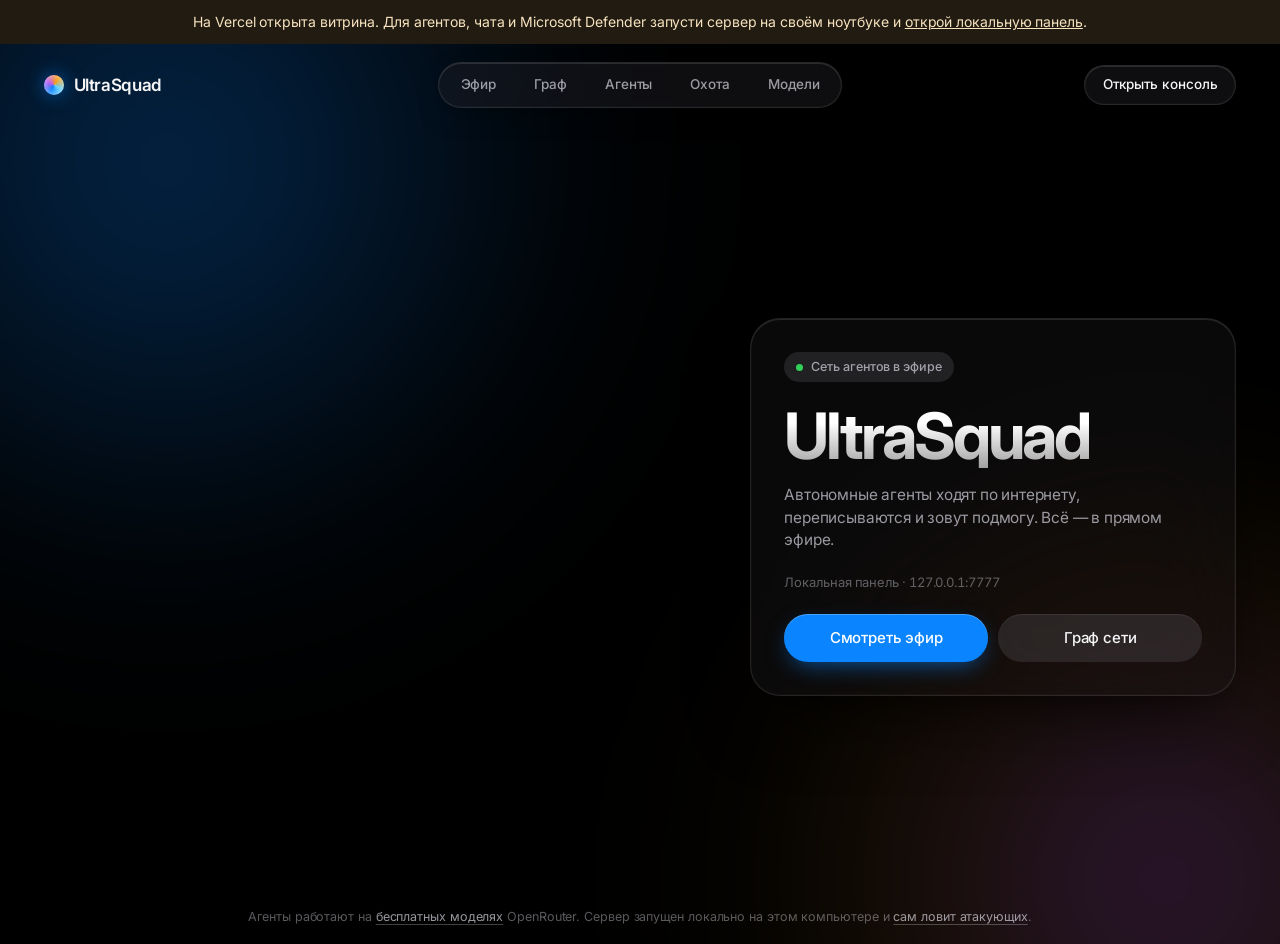
==== public/index.html @ 98bb1086 "Add Google and GitHub OAuth routes for the hosted site" ====
<!doctype html>
<html lang="ru">
<head>
<meta charset="utf-8">
<meta name="viewport" content="width=device-width,initial-scale=1,viewport-fit=cover">
<title>UltraSquad — сеть автономных агентов</title>
<link rel="icon" href="data:,">
<link rel="preconnect" href="https://d8j0ntlcm91z4.cloudfront.net">
<link rel="preconnect" href="https://fonts.googleapis.com">
<link rel="preconnect" href="https://fonts.gstatic.com" crossorigin>
<link href="https://fonts.googleapis.com/css2?family=Inter:wght@300;400;500;600;700&family=JetBrains+Mono:wght@400;500&display=swap" rel="stylesheet">
<link rel="stylesheet" href="style.css">
</head>
<body>
<div class="hero" id="shell">
  <div class="hero__media">
    <video autoplay muted loop playsinline preload="auto"
      poster="https://d8j0ntlcm91z4.cloudfront.net/user_38xzZboKViGWJOttwIXH07lWA1P/hf_20260806_132328_5f9029c8-218f-4489-82b6-29ff2849920e.png"
      src="https://d8j0ntlcm91z4.cloudfront.net/user_38xzZboKViGWJOttwIXH07lWA1P/hf_20260806_133255_956f653f-5d80-4b06-abd5-0f46c98b60fa.mp4"></video>
  </div>
  <div class="hero__scrim"><i class="fog fog--a"></i><i class="fog fog--b"></i></div>

  <header class="nav">
    <a class="nav__logo" href="#"><i class="orb"></i>UltraSquad</a>
    <nav class="nav__links" aria-label="Разделы">
      <a href="#live" data-nav="live">Эфир</a>
      <a href="#graph" data-nav="graph">Граф</a>
      <a href="#agents" data-nav="agents">Агенты</a>
      <a href="#security" data-nav="security">Охота</a>
      <a href="#models" data-nav="models">Модели</a>
    </nav>
    <div class="nav__right">
      <a class="nav__cta only-hero" href="#live">Открыть консоль</a>
      <button class="nav__cta only-app" id="runBtn" type="button">Пауза</button>
      <button class="nav__toggle" id="menuToggle" type="button" aria-expanded="false" aria-controls="mobileMenu" aria-label="Open menu"><span></span><span></span><span></span></button>
    </div>
  </header>

  <!-- HERO -->
  <div class="hero__body" id="heroBody">
    <div class="panel">
      <span class="chip"><i class="dot"></i>Сеть агентов в эфире</span>
      <h1 class="panel__title">UltraSquad</h1>
      <p class="panel__tag">Автономные агенты ходят по интернету, переписываются и зовут подмогу. Всё — в прямом эфире.</p>
      <p class="panel__stat" id="heroStat">Подключение…</p>
      <div id="account" class="account" hidden>
        <p id="accountStatus" role="status"></p>
        <div id="loginLinks" hidden>
          <a class="btn btn--ghost btn--sm" href="/api/auth?action=login&amp;provider=google">Войти через Google</a>
          <a class="btn btn--ghost btn--sm" href="/api/auth?action=login&amp;provider=github">Войти через GitHub</a>
        </div>
        <form action="/api/auth?action=logout" method="post" hidden>
          <button type="submit" class="btn btn--ghost btn--sm">Выйти</button>
        </form>
      </div>
      <div class="panel__form">
        <a class="btn btn--solid" href="#live">Смотреть эфир</a>
        <a class="btn btn--ghost" href="#graph">Граф сети</a>
      </div>
    </div>
  </div>

  <!-- КОНСОЛЬ -->
  <main class="console" id="console">
    <div class="strip">
      <div class="strip__cell"><span>Агенты</span><b id="sAgents">0</b></div>
      <div class="strip__cell"><span>В работе</span><b id="sActive">0</b></div>
      <div class="strip__cell"><span>Страниц прочитано</span><b id="sPages">0</b></div>
      <div class="strip__cell"><span id="sLlmLbl">Запросы к модели</span><b id="sLlm">0/0</b></div>
      <div class="strip__cell"><span>Статус</span><b class="status" id="sStatus"><i class="rec"></i><em>Эфир</em></b></div>
    </div>

    <!-- ЭФИР -->
    <section class="view" id="v-live">
      <div class="live">
        <div class="live__main">
          <div class="pane window">
            <div class="window__bar">
              <span class="lights" aria-hidden="true"><i></i><i></i><i></i></span>
              <div class="window__url"><i class="rec"></i><span id="scrVerb">GET</span><span id="scrUrl">ожидание первого сигнала…</span></div>
              <div class="seg" id="stageSeg" role="group" aria-label="Режим эфира">
                <button type="button" data-stage="video" class="on">Видео</button><button type="button" data-stage="text">Текст</button>
              </div>
            </div>
            <div class="stage" id="stage">
              <p class="stage__idle">Камера выходит в эфир…</p>
              <img id="camImg" alt="">
              <div class="stage__text" id="scrView">
                <h2 class="screen__title" id="scrTitle">Отряд ждёт общей цели</h2>
                <p class="screen__note" id="scrNote"></p>
                <div class="screen__text" id="scrText"></div>
                <div class="screen__list" id="scrList"></div>
              </div>
              <div class="lower">
                <span class="badge">Live</span>
                <div class="lower__txt">
                  <p class="lower__who"><b id="scrName">—</b><span id="scrMode"></span></p>
                  <p class="lower__title" id="lowerTitle">Ждём первого агента</p>
                  <p class="lower__thought" id="scrThought"></p>
                </div>
                <button class="pill" id="followBtn" type="button">Авто-режиссёр</button>
              </div>
            </div>
          </div>
          <div class="tiles" id="tiles"></div>
        </div>
        <div class="live__side">
          <div class="pane chat">
            <div class="pane__head"><span>Чат отряда</span><span class="dim" id="chatCount">0</span></div>
            <div class="pad" id="goalActions">
              <p id="goalStatus" role="status">Выбери цель для всего отряда.</p>
              <div class="tools">
                <button class="btn btn--ghost btn--sm" data-command="цель: журнал" type="button">Журнал</button>
                <button class="btn btn--ghost btn--sm" data-command="цель: блокировки" type="button">Блокировки</button>
                <button class="btn btn--ghost btn--sm" data-command="цель: defender" type="button">Defender</button>
                <button class="btn btn--ghost btn--sm" data-command="стоп" type="button">Стоп</button>
                <button class="btn btn--ghost btn--sm" data-command="старт" type="button">Старт</button>
              </div>
            </div>
            <div class="chat__body" id="chat"></div>
            <form class="chat__form" id="chatForm">
              <input class="field" id="chatIn" maxlength="500" placeholder="Например: стоп или цель: проверь журнал" autocomplete="off" aria-label="Сообщение отряду">
              <button class="send" aria-label="Отправить">↑</button>
            </form>
          </div>
          <div class="pane feed">
            <div class="pane__head"><span>Лента сети</span><span class="dim" id="feedCount">0</span></div>
            <div class="feed__body" id="feed"></div>
          </div>
        </div>
      </div>
    </section>

    <!-- ГРАФ -->
    <section class="view" id="v-graph">
      <div class="pane gpane">
        <div class="pane__head"><span>Граф сети · агенты и сайты</span>
          <span class="legend"><i class="lg lg--agent"></i>агент<i class="lg lg--busy"></i>в работе<i class="lg lg--site"></i>сайт</span></div>
        <div class="gwrap"><canvas id="graph"></canvas><div class="gtip" id="gtip"></div></div>
      </div>
    </section>

    <!-- АГЕНТЫ -->
    <section class="view" id="v-agents">
      <div class="pane apane">
        <div class="pane__head">
          <span>Отряд · <span id="aCount">0</span></span>
          <div class="tools">
            <input class="field field--sm" id="aSearch" placeholder="Поиск" aria-label="Поиск агента">
            <input class="field field--num" id="spawnN" type="number" min="1" max="100" value="5" aria-label="Количество">
            <select class="field field--sm" id="spawnT" aria-label="Специализация"></select>
            <button class="btn btn--solid btn--sm" id="spawnBtn" type="button">Добавить</button>
            <button class="btn btn--ghost btn--sm" id="customBtn" type="button">Свой агент</button>
          </div>
        </div>
        <div class="rows" id="agentRows"></div>
      </div>
    </section>

    <!-- ОХОТА -->
    <section class="view" id="v-security">
      <div class="sec">
        <div class="sec__col">
          <div class="pane shield" id="shield">
            <div class="shield__top">
              <div class="gauge" id="gauge"><svg viewBox="0 0 120 120"><circle class="gauge__bg" cx="60" cy="60" r="52"/><circle class="gauge__fg" id="gaugeFg" cx="60" cy="60" r="52"/></svg><div class="gauge__num"><b id="scoreNum">—</b><span>защита</span></div></div>
              <div class="shield__meta">
                <p class="shield__state" id="shieldState">Под контролем</p>
                <p class="shield__sub" id="shieldSub">Угроз за час: 0 · в бане: 0</p>
                <div class="chips" id="kindChips"></div>
              </div>
            </div>
            <div class="lockrow" id="lockRow">
              <div><b id="lockTitle">Карантин выключен</b><span class="dim" id="lockSub">Включится сам при массовой атаке</span></div>
              <button class="btn btn--sm" id="lockBtn" type="button">Включить карантин</button>
            </div>
          </div>
          <div class="pane">
            <div class="pane__head"><span>Вердикт Sentinel</span>
              <div class="tools"><button class="btn btn--ghost btn--sm" id="simBtn" type="button">Имитация атаки</button><button class="btn btn--solid btn--sm" id="patrolBtn" type="button">Патруль</button></div></div>
            <div class="pad"><p class="verdict" id="verdict">Запусти патруль, чтобы проверить состояние Windows и журнал запросов.</p></div>
          </div>
          <div class="pane">
            <div class="pane__head"><span>Microsoft Defender</span><button id="scanBtn" class="btn btn--ghost btn--sm" type="button" disabled>Быстрая проверка</button></div>
            <div class="pad"><p class="verdict" id="defenderStatus" role="status">Читаем статус Windows…</p></div>
          </div>
          <div class="pane grow">
            <div class="pane__head"><span>Заблокированные IP</span><span class="dim" id="banCount">0</span></div>
            <div class="rows" id="banRows"></div>
          </div>
        </div>
        <div class="pane">
          <div class="pane__head"><span>Журнал угроз</span>
            <div class="tools"><span class="dim" id="evCount">0</span><a class="btn btn--ghost btn--sm" id="exportBtn" href="/api/export" download>Выгрузить</a></div></div>
          <div class="rows" id="evRows"></div>
        </div>
      </div>
    </section>

    <!-- МОДЕЛИ -->
    <section class="view" id="v-models">
      <div class="pane apane">
        <div class="pane__head"><span>Мозг агентов</span><span class="dim" id="brainState"></span></div>
        <div class="brain" id="brainBox">
          <div class="seg"><button type="button" data-brain="free">Бесплатные модели</button><button type="button" data-brain="ollama">Ollama</button><button type="button" data-brain="claude">Claude</button></div>
          <label class="brain__opt" data-for="claude">Модель Claude<select class="field field--sm" id="clModel"><option value="haiku">Haiku — быстрая</option><option value="sonnet">Sonnet — умнее</option></select></label>
          <label class="brain__opt" data-for="claude">Запросов в час<input class="field field--num" id="clCap" type="number" min="30" max="3000" step="30"></label>
          <label class="brain__opt" data-for="ollama">Модель Ollama<input class="field field--sm" id="olModel" placeholder="llama3.2"></label>
        </div>
        <p class="note" id="quotaNote"></p>
        <div class="pane__head"><span>Бесплатные модели OpenRouter · <span id="mCount">0</span></span>
          <div class="tools"><input class="field field--sm" id="mSearch" placeholder="Поиск модели" aria-label="Поиск модели"></div></div>
        <div class="rows" id="modelRows"></div>
      </div>
    </section>
  </main>

  <footer class="legal">Агенты работают на <a href="#models">бесплатных моделях</a> OpenRouter. Сервер запущен локально на этом компьютере и <a href="#security">сам ловит атакующих</a>.</footer>
</div>

<!-- Мобильное меню -->
<div class="menu" id="mobileMenu" role="dialog" aria-modal="true" aria-label="Site menu" aria-hidden="true" inert>
  <a href="#live" style="--i:0">Эфир</a>
  <a href="#graph" style="--i:1">Граф</a>
  <a href="#agents" style="--i:2">Агенты</a>
  <a href="#security" style="--i:3">Охота</a>
  <a href="#models" style="--i:4">Модели</a>
</div>

<!-- Редактор агента -->
<div class="modal" id="editModal" aria-hidden="true">
  <div class="sheet" role="dialog" aria-modal="true" aria-labelledby="eTitle">
    <div class="pane__head"><span id="eTitle">Агент</span><button class="link" data-close type="button">Закрыть</button></div>
    <div class="sheet__body">
      <label class="lbl">Имя<input class="field" id="eName" maxlength="24"></label>
      <label class="lbl">Роль<input class="field" id="eRole" maxlength="40"></label>
      <label class="lbl">Миссия — что агент исследует в сети<textarea class="field" id="eMission" rows="2" maxlength="300"></textarea></label>
      <label class="lbl">Дополнительные инструкции<textarea class="field" id="ePrompt" rows="2" maxlength="600"></textarea></label>
      <label class="lbl">Модель<select class="field" id="eModel"></select></label>
      <div class="lbl">Разрешения<div class="perms" id="ePerms"></div></div>
    </div>
    <div class="sheet__foot"><button class="btn btn--danger btn--sm" id="eDel" type="button">Удалить</button><button class="btn btn--solid btn--sm" id="eSave" type="button">Сохранить</button></div>
  </div>
</div>

<!-- Личный чат с агентом -->
<div class="modal" id="chatModal" aria-hidden="true">
  <div class="sheet sheet--chat" role="dialog" aria-modal="true" aria-labelledby="cTitle">
    <div class="pane__head"><span id="cTitle">Чат</span><button class="link" data-close type="button">Закрыть</button></div>
    <div class="msgs" id="msgs"></div>
    <form class="chat__form" id="cForm"><input class="field" id="cIn" placeholder="Сообщение агенту" autocomplete="off" aria-label="Сообщение"><button class="send" aria-label="Отправить">↑</button></form>
  </div>
</div>

<div class="toasts" id="toasts" aria-live="polite"></div>
<script src="app.js"></script>
</body>
</html>
---- public/style.css ----
/* UltraSquad — тема в духе Apple: матовое стекло, скругления, мягкие тени, цветной туман */
:root{
  --bg:#000;--text:#f5f5f7;--text-2:rgba(235,235,245,.64);--text-3:rgba(235,235,245,.38);
  --glass:rgba(28,28,32,.5);--glass-hi:rgba(255,255,255,.07);--fill:rgba(120,120,128,.22);--fill-hi:rgba(120,120,128,.34);
  --stroke:rgba(255,255,255,.1);--stroke-hi:rgba(255,255,255,.2);
  --blue:#0a84ff;--green:#30d158;--red:#ff453a;--orange:#ff9f0a;--purple:#bf5af2;--teal:#64d2ff;
  --r-xl:30px;--r-lg:22px;--r-md:14px;--r-sm:10px;
  --shadow:0 30px 80px -24px rgba(0,0,0,.75),0 8px 24px -12px rgba(0,0,0,.5);
  --shine:inset 0 1px 0 rgba(255,255,255,.1),inset 0 0 0 1px rgba(255,255,255,.02);
  --gutter:clamp(16px,3.4vw,56px);--ease:cubic-bezier(.16,1,.3,1);--spring:cubic-bezier(.34,1.4,.5,1);
  --font:-apple-system,BlinkMacSystemFont,"SF Pro Display","SF Pro Text","Inter","Segoe UI Variable Display","Segoe UI",system-ui,sans-serif;
  --mono:"SF Mono","JetBrains Mono",ui-monospace,"Cascadia Mono",Consolas,monospace;
}
*{box-sizing:border-box;margin:0;padding:0}
html,body{height:100%;background:var(--bg);color:var(--text);font-family:var(--font);font-size:14px;line-height:1.45;letter-spacing:-.006em;-webkit-font-smoothing:antialiased;-moz-osx-font-smoothing:grayscale;text-rendering:optimizeLegibility}
body.menu-open{overflow:hidden}
a{color:inherit;text-decoration:none}
button{font:inherit;color:inherit;background:none;border:0;cursor:pointer}
:focus-visible{outline:3px solid rgba(10,132,255,.6);outline-offset:2px;border-radius:inherit}
::selection{background:rgba(10,132,255,.45)}
*{scrollbar-width:thin;scrollbar-color:rgba(255,255,255,.22) transparent}
.dim{color:var(--text-2)}

/* ---------- фон: видео + туман ---------- */
.hero{position:relative;width:100%;height:100vh;height:100svh;min-height:640px;overflow:hidden;display:grid;grid-template-rows:auto 1fr auto;isolation:isolate}
.hero__media{position:absolute;inset:0;z-index:-2;background:#000 center/cover no-repeat;overflow:hidden}
.hero__media video{width:100%;height:100%;object-fit:cover;display:block;transition:filter 1.2s var(--ease),transform 1.2s var(--ease)}
body.mode-app .hero__media video{filter:blur(56px) saturate(170%) brightness(.72);transform:scale(1.3)}
.hero__scrim{position:absolute;inset:0;z-index:-1;pointer-events:none;overflow:hidden;
  background:linear-gradient(to right,transparent 30%,rgba(0,0,0,.5) 100%),linear-gradient(to bottom,rgba(0,0,0,.5),transparent 24%,transparent 70%,rgba(0,0,0,.7));transition:background .8s ease}
body.mode-app .hero__scrim{background:rgba(0,0,0,.42)}
.fog{position:absolute;width:70vmax;height:70vmax;border-radius:50%;filter:blur(90px);opacity:.34;mix-blend-mode:screen;will-change:transform}
.fog--a{left:-22vmax;top:-26vmax;background:radial-gradient(closest-side,rgba(10,132,255,.9),transparent);animation:drift 26s ease-in-out infinite alternate}
.fog--b{right:-26vmax;bottom:-30vmax;background:radial-gradient(closest-side,rgba(191,90,242,.75),rgba(255,159,10,.25) 60%,transparent);animation:drift 32s ease-in-out infinite alternate-reverse}
@keyframes drift{to{transform:translate(12vmax,9vmax) scale(1.18)}}

/* ---------- навигация ---------- */
.nav{position:relative;z-index:60;display:grid;grid-template-columns:1fr auto 1fr;align-items:center;gap:20px;padding:18px max(var(--gutter),env(safe-area-inset-right)) 14px max(var(--gutter),env(safe-area-inset-left))}
.nav__logo{display:inline-flex;align-items:center;gap:10px;font-weight:600;font-size:17px;letter-spacing:-.02em;justify-self:start}
.orb{width:20px;height:20px;border-radius:50%;background:conic-gradient(from 210deg,var(--blue),var(--purple),var(--orange),var(--teal),var(--blue));box-shadow:0 0 18px rgba(10,132,255,.6),inset 0 0 6px rgba(255,255,255,.6);animation:spin 9s linear infinite}
@keyframes spin{to{transform:rotate(360deg)}}
.nav__links{display:flex;gap:2px;padding:4px;border-radius:999px;background:var(--glass);backdrop-filter:blur(30px) saturate(180%);-webkit-backdrop-filter:blur(30px) saturate(180%);border:1px solid var(--stroke);box-shadow:var(--shine),0 10px 30px -12px rgba(0,0,0,.6)}
.nav__links a{padding:8px 18px;border-radius:999px;font-size:13.5px;font-weight:500;color:var(--text-2);transition:color .25s ease,background .35s var(--ease)}
.nav__links a:hover{color:var(--text)}
.nav__links a.on{color:var(--text);background:rgba(255,255,255,.16);box-shadow:inset 0 1px 0 rgba(255,255,255,.14),0 2px 8px rgba(0,0,0,.25)}
.nav__right{display:flex;align-items:center;gap:10px;justify-self:end}
.nav__cta{padding:9px 18px;border-radius:999px;font-size:13.5px;font-weight:500;background:var(--glass);backdrop-filter:blur(30px) saturate(180%);-webkit-backdrop-filter:blur(30px) saturate(180%);border:1px solid var(--stroke);box-shadow:var(--shine);transition:background .25s ease,transform .3s var(--spring)}
.nav__cta:hover{background:rgba(255,255,255,.16)}.nav__cta:active{transform:scale(.96)}
.only-app{display:none}
body.mode-app .only-app{display:inline-block}
body.mode-app .only-hero{display:none}
.nav__toggle{display:none;position:relative;width:44px;height:44px;border-radius:50%;background:var(--glass);backdrop-filter:blur(30px);border:1px solid var(--stroke)}
.nav__toggle span{position:absolute;left:50%;width:18px;height:1.5px;border-radius:2px;background:#fff;transform:translateX(-50%);transition:transform .45s var(--ease),opacity .25s ease,top .45s var(--ease)}
.nav__toggle span:nth-child(1){top:16px}.nav__toggle span:nth-child(2){top:21px}.nav__toggle span:nth-child(3){top:26px}
.nav__toggle.on span:nth-child(1){top:21px;transform:translateX(-50%) rotate(45deg)}
.nav__toggle.on span:nth-child(2){opacity:0;transform:translateX(-50%) scaleX(0)}
.nav__toggle.on span:nth-child(3){top:21px;transform:translateX(-50%) rotate(-45deg)}
.menu{position:fixed;inset:0;z-index:50;background:rgba(10,10,14,.72);backdrop-filter:blur(40px) saturate(180%);-webkit-backdrop-filter:blur(40px) saturate(180%);display:flex;flex-direction:column;align-items:center;justify-content:center;gap:22px;
  clip-path:circle(3% at calc(100% - 38px) 40px);opacity:0;pointer-events:none;transition:clip-path .7s var(--ease),opacity .45s ease}
.menu.on{clip-path:circle(150% at calc(100% - 38px) 40px);opacity:1;pointer-events:auto}
.menu a{font-size:clamp(26px,7vw,36px);font-weight:600;letter-spacing:-.03em;opacity:0;transform:translateY(16px);transition:opacity .4s ease,transform .5s var(--ease)}
.menu.on a{opacity:1;transform:none;transition-delay:calc(160ms + var(--i) * 60ms)}

/* ---------- hero ---------- */
.hero__body{display:flex;align-items:center;justify-content:flex-end;padding:0 var(--gutter);min-height:0;overflow-y:auto}
body.mode-app .hero__body,body.mode-app .legal{display:none}
.panel{width:min(38vw,560px);min-width:380px;padding:clamp(26px,2.6vw,44px);border-radius:var(--r-xl);background:rgba(22,22,26,.42);backdrop-filter:blur(44px) saturate(180%);-webkit-backdrop-filter:blur(44px) saturate(180%);border:1px solid var(--stroke);box-shadow:var(--shadow),var(--shine);display:flex;flex-direction:column;align-items:flex-start}
.chip{display:inline-flex;align-items:center;gap:8px;padding:6px 12px;border-radius:999px;background:var(--fill);font-size:12.5px;font-weight:500;color:var(--text-2)}
.dot{width:7px;height:7px;border-radius:50%;background:var(--green);box-shadow:0 0 0 0 rgba(48,209,88,.6);animation:ping 2s ease-out infinite}
@keyframes ping{70%{box-shadow:0 0 0 8px rgba(48,209,88,0)}100%{box-shadow:0 0 0 0 rgba(48,209,88,0)}}
.panel__title{margin-top:22px;font-weight:700;font-size:clamp(46px,5vw,84px);line-height:1;letter-spacing:-.045em;background:linear-gradient(180deg,#fff 30%,rgba(255,255,255,.62));-webkit-background-clip:text;background-clip:text;color:transparent}
.panel__tag{margin-top:16px;font-size:clamp(15px,1.2vw,19px);line-height:1.45;color:var(--text-2);letter-spacing:-.012em}
.panel__stat{margin-top:22px;font-size:13px;color:var(--text-3);font-variant-numeric:tabular-nums}
.panel__form{margin-top:22px;display:flex;gap:10px;flex-wrap:wrap;width:100%}
.panel__form .btn{flex:1;min-width:150px}

.btn{display:inline-flex;align-items:center;justify-content:center;padding:13px 22px;border-radius:999px;font-size:15px;font-weight:500;letter-spacing:-.01em;white-space:nowrap;transition:background .25s ease,transform .35s var(--spring),box-shadow .3s ease,filter .25s ease}
.btn:active{transform:scale(.96)}
.btn--solid{background:var(--blue);color:#fff;box-shadow:0 8px 24px -8px rgba(10,132,255,.7),inset 0 1px 0 rgba(255,255,255,.25)}
.btn--solid:hover{filter:brightness(1.12)}
.btn--ghost{background:var(--fill);color:var(--text);box-shadow:inset 0 1px 0 rgba(255,255,255,.08)}
.btn--ghost:hover{background:var(--fill-hi)}
.btn--danger{background:rgba(255,69,58,.18);color:var(--red)}
.btn--danger:hover{background:rgba(255,69,58,.28)}
.btn--sm{padding:8px 15px;font-size:13px}
.btn[disabled]{opacity:.45;pointer-events:none}
.link{font-size:13px;font-weight:500;color:var(--blue);padding:4px 2px;border-radius:6px;transition:opacity .2s ease}
.link:hover{opacity:.7}
.pill{padding:7px 13px;border-radius:999px;background:rgba(255,255,255,.16);font-size:12.5px;font-weight:500;white-space:nowrap;transition:background .25s ease,transform .3s var(--spring)}
.pill:hover{background:rgba(255,255,255,.26)}.pill:active{transform:scale(.95)}
.seg{display:inline-flex;padding:3px;border-radius:10px;background:var(--fill);gap:2px}
.seg button{padding:5px 13px;border-radius:8px;font-size:12.5px;font-weight:500;color:var(--text-2);transition:background .3s var(--ease),color .2s ease}
.seg button.on{background:rgba(255,255,255,.2);color:var(--text);box-shadow:0 2px 6px rgba(0,0,0,.3),inset 0 1px 0 rgba(255,255,255,.14)}
.legal{padding:16px var(--gutter) max(18px,env(safe-area-inset-bottom));text-align:center;font-size:12.5px;color:var(--text-3)}
.legal a{color:var(--text-2);text-decoration:underline;text-underline-offset:3px;text-decoration-color:rgba(255,255,255,.25)}
.legal a:hover{color:var(--text)}

/* ---------- консоль ---------- */
.console{display:none;min-height:0;flex-direction:column;gap:14px;padding:4px var(--gutter) clamp(14px,1.6vw,24px)}
body.mode-app .console{display:flex;animation:rise .7s var(--ease)}
@keyframes rise{from{opacity:0;transform:translateY(12px)}}
@keyframes pop{from{opacity:0;transform:translateY(10px) scale(.94)}}
.pane{border-radius:var(--r-lg);background:var(--glass);backdrop-filter:blur(40px) saturate(180%);-webkit-backdrop-filter:blur(40px) saturate(180%);border:1px solid var(--stroke);box-shadow:var(--shadow),var(--shine);display:flex;flex-direction:column;min-height:0;min-width:0;overflow:hidden}
.pane__head{display:flex;justify-content:space-between;align-items:center;gap:14px;padding:13px 18px;min-height:52px;border-bottom:1px solid var(--stroke);font-size:14px;font-weight:600;letter-spacing:-.015em;flex-wrap:wrap}
.pane__head .dim{font-weight:400;font-size:12.5px;font-variant-numeric:tabular-nums}
.pad{padding:18px}
.grow{flex:1}

.strip{display:grid;grid-template-columns:repeat(5,1fr);gap:14px}
.strip__cell{padding:14px 18px;border-radius:20px;background:var(--glass);backdrop-filter:blur(40px) saturate(180%);-webkit-backdrop-filter:blur(40px) saturate(180%);border:1px solid var(--stroke);box-shadow:0 14px 40px -18px rgba(0,0,0,.7),var(--shine);display:flex;flex-direction:column;gap:5px;min-width:0;transition:transform .5s var(--spring)}
.strip__cell:hover{transform:translateY(-2px)}
.strip__cell span{font-size:12px;color:var(--text-2);white-space:nowrap;overflow:hidden;text-overflow:ellipsis}
.strip__cell b{font-weight:600;font-size:clamp(20px,1.7vw,27px);letter-spacing:-.03em;line-height:1.1;font-variant-numeric:tabular-nums}
.status{display:flex;align-items:center;gap:9px}
.status em{font-style:normal;font-size:16px;font-weight:600;letter-spacing:-.02em}
.rec{display:inline-block;width:8px;height:8px;border-radius:50%;background:var(--red);box-shadow:0 0 10px rgba(255,69,58,.8);animation:pulse 1.6s ease-in-out infinite;flex:none}
.paused .rec{animation:none;background:var(--text-3);box-shadow:none}
@keyframes pulse{50%{opacity:.35;transform:scale(.8)}}

.view{display:none;flex:1;min-height:0}
.view.on{display:flex;animation:rise .55s var(--ease)}
.view>*{flex:1;min-height:0;min-width:0}

/* ---------- эфир ---------- */
.live{display:grid;grid-template-columns:minmax(0,1fr) clamp(330px,28vw,440px);gap:14px}
.live__main{display:grid;grid-template-rows:minmax(0,1fr) auto;gap:14px;min-height:0;min-width:0}
.live__side{display:flex;flex-direction:column;gap:14px;min-height:0;min-width:0}
.live__side .chat{flex:1.6}.live__side .feed{flex:1}
.window__bar{display:grid;grid-template-columns:auto minmax(0,1fr) auto;align-items:center;gap:14px;padding:10px 14px;border-bottom:1px solid var(--stroke);background:rgba(255,255,255,.035)}
.lights{display:flex;gap:8px}
.lights i{width:12px;height:12px;border-radius:50%;background:#ff5f57;box-shadow:inset 0 0 0 .5px rgba(0,0,0,.25)}
.lights i:nth-child(2){background:#febc2e}.lights i:nth-child(3){background:#28c840}
.window__url{display:flex;align-items:center;gap:9px;justify-self:center;width:min(100%,720px);padding:7px 14px;border-radius:10px;background:var(--fill);font:400 12px/1.3 var(--mono);min-width:0}
.window__url span:first-of-type{color:var(--text-3);font-weight:500}
.window__url span:last-child{white-space:nowrap;overflow:hidden;text-overflow:ellipsis;min-width:0;color:var(--text-2)}
.stage{position:relative;flex:1;min-height:0;background:#050506;overflow:hidden}
.stage__idle{position:absolute;inset:0;display:grid;place-items:center;color:var(--text-3);font-size:14px}
#camImg{position:absolute;inset:0;width:100%;height:100%;object-fit:cover;object-position:top center;display:block}
.stage::after{content:"";position:absolute;inset:0;pointer-events:none;background:linear-gradient(to bottom,transparent 58%,rgba(0,0,0,.55));box-shadow:inset 0 0 90px rgba(0,0,0,.35)}
.stage__text{display:none;position:absolute;inset:0;overflow-y:auto;padding:clamp(18px,2vw,34px) clamp(18px,2vw,34px) 120px;background:rgba(10,10,12,.9)}
.stage.text .stage__text{display:block}.stage.text #camImg,.stage.text .stage__idle{display:none}.stage.text::after{display:none}
.lower{position:absolute;left:14px;right:14px;bottom:14px;z-index:2;display:flex;align-items:center;gap:14px;padding:12px 14px;border-radius:18px;background:rgba(24,24,28,.62);backdrop-filter:blur(30px) saturate(180%);-webkit-backdrop-filter:blur(30px) saturate(180%);border:1px solid var(--stroke-hi);box-shadow:0 18px 50px -14px rgba(0,0,0,.8),var(--shine)}
.badge{flex:none;display:inline-flex;align-items:center;gap:6px;padding:5px 10px;border-radius:8px;background:var(--red);color:#fff;font-size:11px;font-weight:700;letter-spacing:.06em;text-transform:uppercase;box-shadow:0 0 18px rgba(255,69,58,.55)}
.badge::before{content:"";width:6px;height:6px;border-radius:50%;background:#fff;animation:pulse 1.4s ease-in-out infinite}
.lower__txt{flex:1;min-width:0}
.lower__who{display:flex;align-items:baseline;gap:9px;font-size:12.5px}
.lower__who{min-width:0}
.lower__who b{font-weight:600;font-size:13.5px;white-space:nowrap}.lower__who span{color:var(--text-3);white-space:nowrap;overflow:hidden;text-overflow:ellipsis}
.lower__title{font-size:15px;font-weight:600;letter-spacing:-.02em;white-space:nowrap;overflow:hidden;text-overflow:ellipsis}
.lower__thought{font-size:12.5px;color:var(--text-2);white-space:nowrap;overflow:hidden;text-overflow:ellipsis}
.lower__thought:empty{display:none}
.screen__title{font-weight:700;font-size:clamp(22px,2vw,34px);line-height:1.12;letter-spacing:-.035em;margin-bottom:14px;overflow-wrap:anywhere}
.screen__note{font-size:13.5px;line-height:1.5;padding:10px 14px;border-radius:12px;background:rgba(10,132,255,.16);margin-bottom:14px}
.screen__note:empty{display:none}
.screen__text{font-size:15px;line-height:1.7;color:var(--text-2);white-space:pre-wrap;overflow-wrap:anywhere;max-width:82ch}
.screen__text.typing::after{content:"";display:inline-block;width:2px;height:1.05em;background:var(--blue);vertical-align:-2px;margin-left:2px;animation:pulse 1s steps(2,jump-none) infinite}
.screen__list{margin-top:16px;display:flex;flex-direction:column;gap:8px}
.res{padding:12px 14px;border-radius:14px;background:var(--glass-hi);display:flex;flex-direction:column;gap:3px;animation:pop .5s var(--spring) backwards}
.res b{font-weight:600;font-size:14px;letter-spacing:-.015em}
.res span{font:400 11.5px/1.5 var(--mono);color:var(--text-3);overflow-wrap:anywhere}
.tiles{display:grid;grid-template-columns:repeat(4,minmax(0,1fr));gap:14px}
.tile{border-radius:18px;background:var(--glass);backdrop-filter:blur(40px) saturate(180%);-webkit-backdrop-filter:blur(40px) saturate(180%);border:1px solid var(--stroke);box-shadow:0 14px 40px -18px rgba(0,0,0,.7),var(--shine);padding:12px 14px;height:98px;overflow:hidden;text-align:left;display:flex;flex-direction:column;gap:5px;transition:transform .45s var(--spring),border-color .25s ease,background .25s ease}
.tile:hover{transform:translateY(-3px) scale(1.012);border-color:var(--stroke-hi);background:rgba(44,44,50,.55)}
.tile small{font-size:11.5px;color:var(--text-3);display:flex;justify-content:space-between;gap:8px;white-space:nowrap}
.tile small span:first-child{color:var(--text-2);font-weight:600}
.tile small span{overflow:hidden;text-overflow:ellipsis}
.tile b{font-weight:600;font-size:13px;line-height:1.3;letter-spacing:-.015em;display:-webkit-box;-webkit-line-clamp:2;-webkit-box-orient:vertical;overflow:hidden;flex:none}
.tile p{font-size:11.5px;color:var(--text-3);overflow:hidden;white-space:nowrap;text-overflow:ellipsis;flex:none;margin-top:auto}

/* чат отряда */
.chat__body,.msgs{flex:1;overflow-y:auto;padding:12px 12px 6px;display:flex;flex-direction:column;gap:10px}
.cm{display:flex;gap:9px;align-items:flex-end;animation:pop .5s var(--spring)}
.cm__av{flex:none;width:28px;height:28px;border-radius:50%;display:grid;place-items:center;font-size:11.5px;font-weight:700;color:#fff;background:linear-gradient(145deg,hsl(var(--h) 80% 62%),hsl(calc(var(--h) + 40) 75% 46%));box-shadow:0 4px 12px -4px hsl(var(--h) 80% 50% / .7),inset 0 1px 0 rgba(255,255,255,.35)}
.cm__b{min-width:0;max-width:88%}
.cm__meta{font-size:11px;color:var(--text-3);margin:0 0 3px 10px;white-space:nowrap;overflow:hidden;text-overflow:ellipsis}
.cm__meta b{color:var(--text-2);font-weight:600;margin-right:6px}
.cm__t{padding:8px 12px;border-radius:17px 17px 17px 5px;background:rgba(120,120,128,.26);font-size:13.5px;line-height:1.42;overflow-wrap:anywhere;box-shadow:inset 0 1px 0 rgba(255,255,255,.06)}
.cm__t a{color:var(--teal);font-size:12px;display:block;margin-top:3px;white-space:nowrap;overflow:hidden;text-overflow:ellipsis}
.cm__tag{display:inline-block;margin-right:6px;padding:1px 7px;border-radius:6px;font-size:10.5px;font-weight:700;letter-spacing:.03em;text-transform:uppercase;vertical-align:1px}
.cm.problem .cm__t{background:rgba(255,159,10,.18);box-shadow:inset 0 0 0 1px rgba(255,159,10,.4)}
.cm.problem .cm__tag{background:var(--orange);color:#1b1200}
.cm.alert .cm__t{background:rgba(255,69,58,.2);box-shadow:inset 0 0 0 1px rgba(255,69,58,.5),0 0 22px -6px rgba(255,69,58,.6)}
.cm.alert .cm__tag{background:var(--red);color:#fff}
.cm.ack .cm__t{background:rgba(48,209,88,.16);box-shadow:inset 0 0 0 1px rgba(48,209,88,.35)}
.cm.ack .cm__tag{background:var(--green);color:#03240d}
.cm.user{flex-direction:row-reverse}
.cm.user .cm__t{background:var(--blue);color:#fff;border-radius:17px 17px 5px 17px;box-shadow:0 6px 18px -8px rgba(10,132,255,.8)}
.cm.user .cm__meta{text-align:right;margin:0 10px 3px 0}
.chat__form{display:flex;gap:8px;align-items:center;padding:10px 12px;border-top:1px solid var(--stroke)}
.chat__form .field{border-radius:999px;padding:9px 15px}
.send{flex:none;width:34px;height:34px;border-radius:50%;background:var(--blue);color:#fff;font-size:17px;font-weight:700;line-height:1;box-shadow:0 6px 16px -6px rgba(10,132,255,.8);transition:transform .3s var(--spring),filter .2s ease}
.send:hover{filter:brightness(1.15)}.send:active{transform:scale(.9)}
.msg{max-width:84%;padding:9px 13px;border-radius:17px 17px 17px 5px;background:rgba(120,120,128,.26);font-size:14px;line-height:1.45;white-space:pre-wrap;overflow-wrap:anywhere;animation:pop .45s var(--spring)}
.msg.u{align-self:flex-end;background:var(--blue);border-radius:17px 17px 5px 17px}
.msg small{display:block;margin-top:5px;font-size:11px;color:var(--text-3)}

/* лента */
.feed__body{flex:1;overflow-y:auto;padding:6px}
.fl{display:grid;grid-template-columns:auto 1fr;gap:1px 10px;width:100%;text-align:left;padding:7px 12px;border-radius:12px;font-size:12px;animation:rise .45s var(--ease);transition:background .2s ease}
.fl:hover{background:var(--glass-hi)}
.fl time{color:var(--text-3);font:400 11px/1.6 var(--mono)}
.fl b{font-weight:600}
.fl b i{font-style:normal;font-weight:500;color:var(--text-3);margin-left:7px;font-size:11px}
.fl span{grid-column:2;color:var(--text-2);overflow:hidden;text-overflow:ellipsis;white-space:nowrap;font:400 11.5px/1.5 var(--mono)}
.fl.err span{color:var(--orange)}

/* ---------- граф ---------- */
.gwrap{position:relative;flex:1;min-height:0}
#graph{position:absolute;inset:0;display:block;cursor:crosshair}
.gtip{position:absolute;pointer-events:none;display:none;max-width:320px;padding:11px 14px;border-radius:14px;background:rgba(30,30,34,.78);backdrop-filter:blur(30px) saturate(180%);border:1px solid var(--stroke-hi);box-shadow:var(--shadow);font-size:12.5px;line-height:1.5;overflow-wrap:anywhere}
.gtip b{font-weight:600}
.legend{display:flex;align-items:center;gap:7px;color:var(--text-2);font-weight:400;font-size:12.5px}
.lg{display:inline-block;width:9px;height:9px;border-radius:50%;margin-left:12px}
.lg--agent{background:rgba(255,255,255,.45)}.lg--busy{background:var(--blue);box-shadow:0 0 10px var(--blue)}.lg--site{border:1.5px solid rgba(255,255,255,.7)}

/* ---------- списки и формы ---------- */
.tools{display:flex;align-items:center;gap:8px;flex-wrap:wrap}
.field{width:100%;background:var(--fill);border:0;border-radius:var(--r-sm);color:var(--text);font:400 14px/1.4 var(--font);padding:9px 12px;outline:0;transition:box-shadow .25s ease,background .25s ease;resize:vertical}
.field::placeholder{color:var(--text-3)}
.field:focus{background:var(--fill-hi);box-shadow:0 0 0 3px rgba(10,132,255,.45)}
.field--sm{width:170px;font-size:13px;padding:7px 11px}
.field--num{width:66px;font-size:13px;padding:7px 8px;text-align:center}
select.field{appearance:none;cursor:pointer}
select.field option{background:#1c1c1e;color:#fff}
.rows{flex:1;overflow-y:auto;padding:6px}
.row{display:grid;align-items:center;gap:14px;padding:10px 12px;border-radius:12px;font-size:13.5px;transition:background .2s ease}
.row:hover{background:var(--glass-hi)}
.row--agent{grid-template-columns:96px 118px 140px minmax(0,1fr) 150px 54px auto}
.row--agent.off{opacity:.45}
.row b{font-weight:600}
.row .mono{font:400 12px/1.4 var(--mono)}
.row .cut{overflow:hidden;text-overflow:ellipsis;white-space:nowrap;min-width:0}
.st{font-size:12px;color:var(--text-3);display:flex;align-items:center;gap:7px}
.st::before{content:"";width:7px;height:7px;border-radius:50%;background:rgba(255,255,255,.25);flex:none}
.st.busy{color:var(--green)}.st.busy::before{background:var(--green);box-shadow:0 0 8px var(--green);animation:pulse 1.2s ease-in-out infinite}
.acts{display:flex;gap:14px;justify-content:flex-end}
.row--ev{grid-template-columns:70px 84px 130px minmax(0,1fr)}
.row--ev .mono:nth-child(2){justify-self:start;padding:2px 8px;border-radius:6px;background:var(--fill)}
.row--ev.critical .mono:nth-child(2),.row--ev.high .mono:nth-child(2){background:rgba(255,69,58,.2);color:var(--red)}
.row--ban{grid-template-columns:130px minmax(0,1fr) auto}
.row--model{grid-template-columns:minmax(0,1fr) minmax(0,1.2fr) 90px}
.empty{padding:26px 14px;font-size:13px;color:var(--text-3)}
.note{padding:14px 18px;border-bottom:1px solid var(--stroke);font-size:13px;line-height:1.6;color:var(--text-2)}
.brain{display:flex;align-items:center;gap:14px;flex-wrap:wrap;padding:14px 18px;border-bottom:1px solid var(--stroke)}
.brain__opt{display:flex;align-items:center;gap:9px;font-size:12.5px;color:var(--text-2)}
.brain__opt{display:none}.brain__opt.show{display:flex}

/* щит безопасности */
.shield{padding:18px}
.shield__top{display:flex;align-items:center;gap:20px}
.gauge{position:relative;width:104px;height:104px;flex:none}
.gauge svg{transform:rotate(-90deg);width:100%;height:100%}
.gauge circle{fill:none;stroke-width:9}
.gauge__bg{stroke:rgba(255,255,255,.08)}
.gauge__fg{stroke:var(--green);stroke-linecap:round;stroke-dasharray:327;stroke-dashoffset:327;transition:stroke-dashoffset .9s var(--ease),stroke .5s ease}
.gauge__num{position:absolute;inset:0;display:flex;flex-direction:column;align-items:center;justify-content:center;gap:2px}
.gauge__num b{font-size:28px;font-weight:700;letter-spacing:-.04em;line-height:1}
.gauge__num span{font-size:10px;color:var(--text-3);text-transform:uppercase;letter-spacing:.08em}
.shield__meta{min-width:0}
.shield__state{font-size:19px;font-weight:600;letter-spacing:-.02em}
.shield__sub{font-size:12.5px;color:var(--text-2);margin-top:3px}
.chips{display:flex;flex-wrap:wrap;gap:6px;margin-top:10px}
.chips span{font-size:11px;font-weight:500;padding:3px 9px;border-radius:999px;background:var(--fill);color:var(--text-2)}
.lockrow{display:flex;align-items:center;justify-content:space-between;gap:14px;margin-top:16px;padding:13px 15px;border-radius:14px;background:var(--fill);transition:background .4s ease,box-shadow .4s ease}
.lockrow b{font-size:14px;font-weight:600;display:block}.lockrow span{font-size:12px}
.shield.locked{box-shadow:inset 0 0 0 1px rgba(255,69,58,.5),0 0 40px -10px rgba(255,69,58,.5)}
.shield.locked .lockrow{background:rgba(255,69,58,.16)}
.shield.locked .gauge__fg{stroke:var(--red)}
.sec{display:grid;grid-template-columns:minmax(0,1fr) minmax(0,1.3fr);gap:14px}
.sec__col{display:flex;flex-direction:column;gap:14px;min-height:0}
.verdict{font-size:14px;line-height:1.65;color:var(--text-2);white-space:pre-wrap}
.verdict.busy{animation:pulse 1.4s ease-in-out infinite}

/* ---------- модальные окна ---------- */
.modal{position:fixed;inset:0;z-index:80;background:rgba(0,0,0,.45);backdrop-filter:blur(14px);-webkit-backdrop-filter:blur(14px);display:grid;place-items:center;opacity:0;pointer-events:none;transition:opacity .3s ease}
.modal.on{opacity:1;pointer-events:auto}
.sheet{width:min(540px,92vw);max-height:90vh;border-radius:26px;background:rgba(34,34,38,.82);backdrop-filter:blur(50px) saturate(180%);-webkit-backdrop-filter:blur(50px) saturate(180%);border:1px solid var(--stroke-hi);box-shadow:0 50px 120px -30px rgba(0,0,0,.9),var(--shine);display:flex;flex-direction:column;overflow:hidden;transform:translateY(18px) scale(.95);transition:transform .55s var(--spring)}
.modal.on .sheet{transform:none}
.sheet__body{padding:18px;display:flex;flex-direction:column;gap:14px;overflow-y:auto}
.sheet__foot{display:flex;justify-content:space-between;padding:14px 18px;border-top:1px solid var(--stroke)}
.lbl{display:flex;flex-direction:column;gap:6px;font-size:12.5px;font-weight:500;color:var(--text-2)}
.perms{display:flex;flex-direction:column;border-radius:14px;background:var(--fill);overflow:hidden;margin-top:2px}
.perm{display:flex;align-items:center;justify-content:space-between;gap:14px;width:100%;text-align:left;padding:11px 14px;font-size:13.5px;font-weight:400;color:var(--text);border-bottom:1px solid var(--stroke)}
.perm:last-child{border-bottom:0}
.perm code{display:none}
.perm::after{content:"";flex:none;width:44px;height:26px;border-radius:999px;background:rgba(120,120,128,.4) radial-gradient(circle at 13px 13px,#fff 10px,transparent 11px) no-repeat;box-shadow:inset 0 0 0 .5px rgba(0,0,0,.2);transition:background-color .3s ease,background-position .35s var(--spring)}
.perm.on::after{background-color:var(--green);background-position:18px 0}
.sheet--chat{width:min(640px,92vw);height:min(76vh,720px)}
.toasts{position:fixed;right:18px;top:76px;z-index:90;display:flex;flex-direction:column;gap:10px}
.toast{max-width:340px;padding:12px 15px;border-radius:16px;background:rgba(40,40,44,.72);backdrop-filter:blur(36px) saturate(180%);-webkit-backdrop-filter:blur(36px) saturate(180%);border:1px solid var(--stroke-hi);box-shadow:var(--shadow),var(--shine);font-size:13px;line-height:1.45;white-space:pre-line;overflow-wrap:anywhere;animation:toast .55s var(--spring)}
.toast.alert{box-shadow:var(--shadow),inset 3px 0 0 var(--red)}
@keyframes toast{from{opacity:0;transform:translateX(30px) scale(.94)}}

/* ---------- адаптив ---------- */
@media (max-width:1100px){.panel{width:min(70vw,520px);min-width:0}.tiles{grid-template-columns:repeat(2,minmax(0,1fr))}.row--agent{grid-template-columns:96px 110px minmax(0,1fr) auto}.row--agent>.h-md{display:none}}
@media (max-width:900px){
  .nav{grid-template-columns:1fr auto}.nav__links,.nav__cta{display:none!important}.nav__toggle{display:block}
  .hero{height:auto;min-height:100svh;overflow:visible}
  .live,.sec{grid-template-columns:1fr}.live__main{grid-template-rows:auto auto}.window{min-height:62svh}.live__side .chat{height:64svh;flex:none}.live__side .feed{height:44svh;flex:none}
  .strip{grid-template-columns:repeat(2,1fr)}.strip__cell:last-child{grid-column:1/-1}
  .gpane,.apane{min-height:72svh}
}
@media (max-width:720px){
  .hero__scrim{background:linear-gradient(to bottom,rgba(0,0,0,.5),rgba(0,0,0,.2) 30%,rgba(0,0,0,.75))}
  .hero__body{justify-content:center;align-items:flex-end;padding-bottom:18px}.panel{width:100%}
  .tiles{grid-template-columns:1fr}.row--agent{grid-template-columns:86px minmax(0,1fr) auto}.row--agent>.h-sm{display:none}
  .row--ev{grid-template-columns:60px 84px minmax(0,1fr)}.row--ev>.h-sm{display:none}
  .lower{flex-wrap:wrap}.lower .pill{margin-left:auto}.window__bar{grid-template-columns:minmax(0,1fr) auto}.lights{display:none}
}
@media (max-height:640px){.hero{min-height:100svh}.nav{padding-top:10px;padding-bottom:8px}.panel{padding:20px}.panel__title{font-size:clamp(34px,6vw,54px);margin-top:12px}.strip__cell{padding:9px 14px}}
@media (prefers-reduced-motion:reduce){
  .hero__media video{display:none}
  .hero__media{background-image:url("https://d8j0ntlcm91z4.cloudfront.net/user_38xzZboKViGWJOttwIXH07lWA1P/hf_20260806_132328_5f9029c8-218f-4489-82b6-29ff2849920e.png")}
  *,*::before,*::after{animation-duration:.01ms!important;animation-iteration-count:1!important;transition-duration:.01ms!important}
}

.hosted-notice {
  position: relative;
  z-index: 61;
  padding: 12px var(--gutter);
  background: #211b12;
  color: #f7e3be;
  text-align: center;
}
.hosted-notice a { color: inherit; text-decoration: underline; }

#goalStatus { margin: 0 0 8px; overflow-wrap: anywhere; }
@media (max-width: 720px) {
  .live__side { grid-row: 1; }
  .live__side .chat { height: min(76svh, 540px); }
  .chat__body { min-height: 0; }
  .chat__form .field { min-width: 0; font-size: 16px; }
  #goalActions .tools { gap: 6px; }
  #goalActions button, .chat__form .send { min-height: 44px; }
  .window { min-height: 43svh; }
}
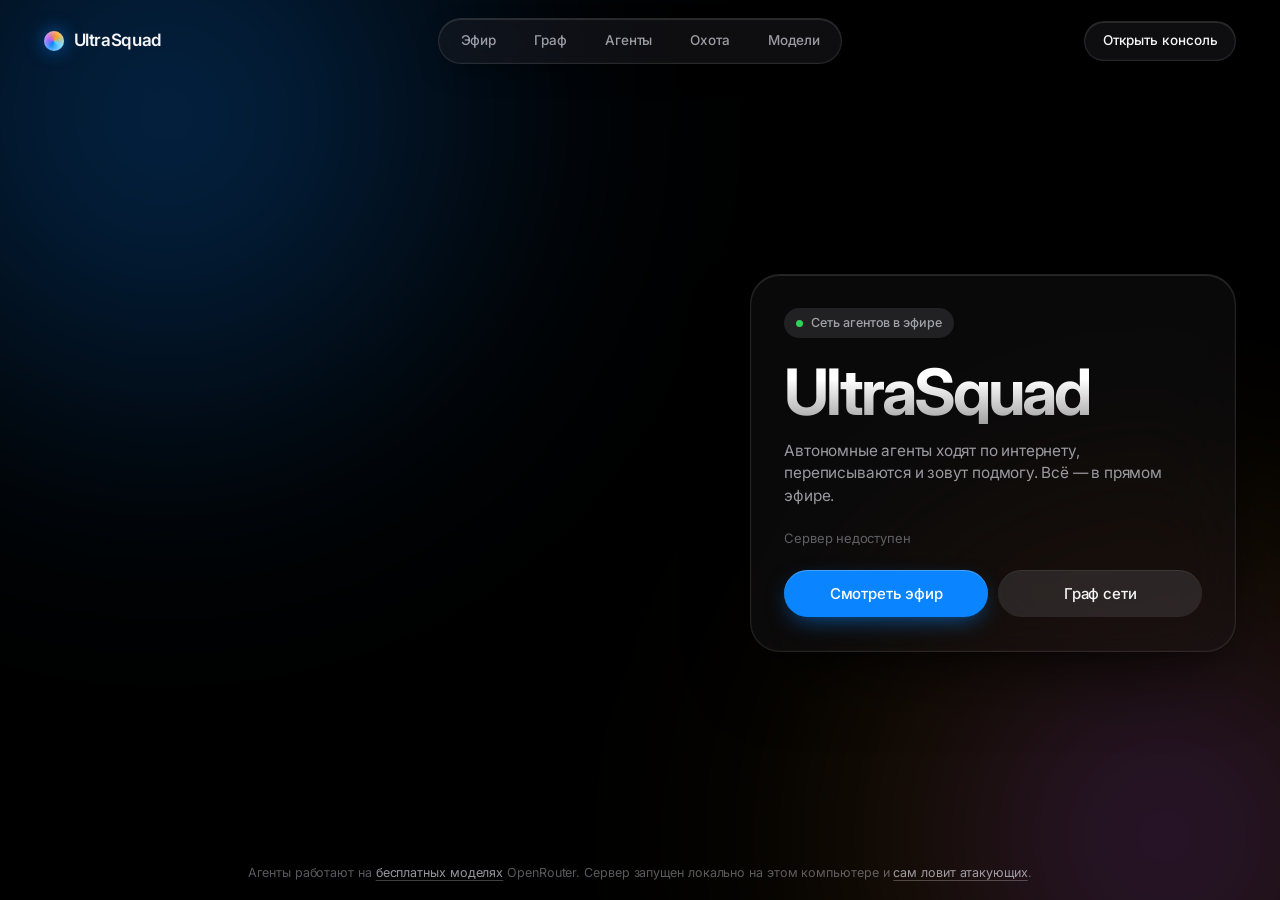
==== commit 27fb9f0c: "Restore autonomous agents with always-on live video, drop the task/goal panel Agents roam and resear" ====
--- a/public/index.html
+++ b/public/index.html
@@ -43,16 +43,6 @@
       <h1 class="panel__title">UltraSquad</h1>
       <p class="panel__tag">Автономные агенты ходят по интернету, переписываются и зовут подмогу. Всё — в прямом эфире.</p>
       <p class="panel__stat" id="heroStat">Подключение…</p>
-      <div id="account" class="account" hidden>
-        <p id="accountStatus" role="status"></p>
-        <div id="loginLinks" hidden>
-          <a class="btn btn--ghost btn--sm" href="/api/auth?action=login&amp;provider=google">Войти через Google</a>
-          <a class="btn btn--ghost btn--sm" href="/api/auth?action=login&amp;provider=github">Войти через GitHub</a>
-        </div>
-        <form action="/api/auth?action=logout" method="post" hidden>
-          <button type="submit" class="btn btn--ghost btn--sm">Выйти</button>
-        </form>
-      </div>
       <div class="panel__form">
         <a class="btn btn--solid" href="#live">Смотреть эфир</a>
         <a class="btn btn--ghost" href="#graph">Граф сети</a>
@@ -86,7 +76,7 @@
               <p class="stage__idle">Камера выходит в эфир…</p>
               <img id="camImg" alt="">
               <div class="stage__text" id="scrView">
-                <h2 class="screen__title" id="scrTitle">Отряд ждёт общей цели</h2>
+                <h2 class="screen__title" id="scrTitle">Агенты выходят в сеть</h2>
                 <p class="screen__note" id="scrNote"></p>
                 <div class="screen__text" id="scrText"></div>
                 <div class="screen__list" id="scrList"></div>
@@ -107,19 +97,9 @@
         <div class="live__side">
           <div class="pane chat">
             <div class="pane__head"><span>Чат отряда</span><span class="dim" id="chatCount">0</span></div>
-            <div class="pad" id="goalActions">
-              <p id="goalStatus" role="status">Выбери цель для всего отряда.</p>
-              <div class="tools">
-                <button class="btn btn--ghost btn--sm" data-command="цель: журнал" type="button">Журнал</button>
-                <button class="btn btn--ghost btn--sm" data-command="цель: блокировки" type="button">Блокировки</button>
-                <button class="btn btn--ghost btn--sm" data-command="цель: defender" type="button">Defender</button>
-                <button class="btn btn--ghost btn--sm" data-command="стоп" type="button">Стоп</button>
-                <button class="btn btn--ghost btn--sm" data-command="старт" type="button">Старт</button>
-              </div>
-            </div>
             <div class="chat__body" id="chat"></div>
             <form class="chat__form" id="chatForm">
-              <input class="field" id="chatIn" maxlength="500" placeholder="Например: стоп или цель: проверь журнал" autocomplete="off" aria-label="Сообщение отряду">
+              <input class="field" id="chatIn" maxlength="500" placeholder="Написать отряду · @ИМЯ — обратиться к агенту" autocomplete="off" aria-label="Сообщение отряду">
               <button class="send" aria-label="Отправить">↑</button>
             </form>
           </div>
@@ -161,28 +141,10 @@
     <section class="view" id="v-security">
       <div class="sec">
         <div class="sec__col">
-          <div class="pane shield" id="shield">
-            <div class="shield__top">
-              <div class="gauge" id="gauge"><svg viewBox="0 0 120 120"><circle class="gauge__bg" cx="60" cy="60" r="52"/><circle class="gauge__fg" id="gaugeFg" cx="60" cy="60" r="52"/></svg><div class="gauge__num"><b id="scoreNum">—</b><span>защита</span></div></div>
-              <div class="shield__meta">
-                <p class="shield__state" id="shieldState">Под контролем</p>
-                <p class="shield__sub" id="shieldSub">Угроз за час: 0 · в бане: 0</p>
-                <div class="chips" id="kindChips"></div>
-              </div>
-            </div>
-            <div class="lockrow" id="lockRow">
-              <div><b id="lockTitle">Карантин выключен</b><span class="dim" id="lockSub">Включится сам при массовой атаке</span></div>
-              <button class="btn btn--sm" id="lockBtn" type="button">Включить карантин</button>
-            </div>
-          </div>
           <div class="pane">
             <div class="pane__head"><span>Вердикт Sentinel</span>
               <div class="tools"><button class="btn btn--ghost btn--sm" id="simBtn" type="button">Имитация атаки</button><button class="btn btn--solid btn--sm" id="patrolBtn" type="button">Патруль</button></div></div>
-            <div class="pad"><p class="verdict" id="verdict">Запусти патруль, чтобы проверить состояние Windows и журнал запросов.</p></div>
-          </div>
-          <div class="pane">
-            <div class="pane__head"><span>Microsoft Defender</span><button id="scanBtn" class="btn btn--ghost btn--sm" type="button" disabled>Быстрая проверка</button></div>
-            <div class="pad"><p class="verdict" id="defenderStatus" role="status">Читаем статус Windows…</p></div>
+            <div class="pad"><p class="verdict" id="verdict">Сервер держит ловушки (/wp-login.php, /.env, /phpmyadmin…), ловит сканеры, SQL-инъекции, XSS и флуд. Источник банится сразу, Sentinel поднимает тревогу в чате отряда и зовёт подмогу.</p></div>
           </div>
           <div class="pane grow">
             <div class="pane__head"><span>Заблокированные IP</span><span class="dim" id="banCount">0</span></div>
@@ -190,8 +152,7 @@
           </div>
         </div>
         <div class="pane">
-          <div class="pane__head"><span>Журнал угроз</span>
-            <div class="tools"><span class="dim" id="evCount">0</span><a class="btn btn--ghost btn--sm" id="exportBtn" href="/api/export" download>Выгрузить</a></div></div>
+          <div class="pane__head"><span>Журнал угроз</span><span class="dim" id="evCount">0</span></div>
           <div class="rows" id="evRows"></div>
         </div>
       </div>
@@ -202,10 +163,9 @@
       <div class="pane apane">
         <div class="pane__head"><span>Мозг агентов</span><span class="dim" id="brainState"></span></div>
         <div class="brain" id="brainBox">
-          <div class="seg"><button type="button" data-brain="free">Бесплатные модели</button><button type="button" data-brain="ollama">Ollama</button><button type="button" data-brain="claude">Claude</button></div>
-          <label class="brain__opt" data-for="claude">Модель Claude<select class="field field--sm" id="clModel"><option value="haiku">Haiku — быстрая</option><option value="sonnet">Sonnet — умнее</option></select></label>
-          <label class="brain__opt" data-for="claude">Запросов в час<input class="field field--num" id="clCap" type="number" min="30" max="3000" step="30"></label>
-          <label class="brain__opt" data-for="ollama">Модель Ollama<input class="field field--sm" id="olModel" placeholder="llama3.2"></label>
+          <div class="seg"><button type="button" data-brain="free">Бесплатные модели</button><button type="button" data-brain="claude">Claude</button></div>
+          <label class="brain__opt">Модель Claude<select class="field field--sm" id="clModel"><option value="haiku">Haiku — быстрая</option><option value="sonnet">Sonnet — умнее</option></select></label>
+          <label class="brain__opt">Запросов в час<input class="field field--num" id="clCap" type="number" min="30" max="3000" step="30"></label>
         </div>
         <p class="note" id="quotaNote"></p>
         <div class="pane__head"><span>Бесплатные модели OpenRouter · <span id="mCount">0</span></span>
--- a/public/style.css
+++ b/public/style.css
@@ -243,29 +243,6 @@
 .note{padding:14px 18px;border-bottom:1px solid var(--stroke);font-size:13px;line-height:1.6;color:var(--text-2)}
 .brain{display:flex;align-items:center;gap:14px;flex-wrap:wrap;padding:14px 18px;border-bottom:1px solid var(--stroke)}
 .brain__opt{display:flex;align-items:center;gap:9px;font-size:12.5px;color:var(--text-2)}
-.brain__opt{display:none}.brain__opt.show{display:flex}
-
-/* щит безопасности */
-.shield{padding:18px}
-.shield__top{display:flex;align-items:center;gap:20px}
-.gauge{position:relative;width:104px;height:104px;flex:none}
-.gauge svg{transform:rotate(-90deg);width:100%;height:100%}
-.gauge circle{fill:none;stroke-width:9}
-.gauge__bg{stroke:rgba(255,255,255,.08)}
-.gauge__fg{stroke:var(--green);stroke-linecap:round;stroke-dasharray:327;stroke-dashoffset:327;transition:stroke-dashoffset .9s var(--ease),stroke .5s ease}
-.gauge__num{position:absolute;inset:0;display:flex;flex-direction:column;align-items:center;justify-content:center;gap:2px}
-.gauge__num b{font-size:28px;font-weight:700;letter-spacing:-.04em;line-height:1}
-.gauge__num span{font-size:10px;color:var(--text-3);text-transform:uppercase;letter-spacing:.08em}
-.shield__meta{min-width:0}
-.shield__state{font-size:19px;font-weight:600;letter-spacing:-.02em}
-.shield__sub{font-size:12.5px;color:var(--text-2);margin-top:3px}
-.chips{display:flex;flex-wrap:wrap;gap:6px;margin-top:10px}
-.chips span{font-size:11px;font-weight:500;padding:3px 9px;border-radius:999px;background:var(--fill);color:var(--text-2)}
-.lockrow{display:flex;align-items:center;justify-content:space-between;gap:14px;margin-top:16px;padding:13px 15px;border-radius:14px;background:var(--fill);transition:background .4s ease,box-shadow .4s ease}
-.lockrow b{font-size:14px;font-weight:600;display:block}.lockrow span{font-size:12px}
-.shield.locked{box-shadow:inset 0 0 0 1px rgba(255,69,58,.5),0 0 40px -10px rgba(255,69,58,.5)}
-.shield.locked .lockrow{background:rgba(255,69,58,.16)}
-.shield.locked .gauge__fg{stroke:var(--red)}
 .sec{display:grid;grid-template-columns:minmax(0,1fr) minmax(0,1.3fr);gap:14px}
 .sec__col{display:flex;flex-direction:column;gap:14px;min-height:0}
 .verdict{font-size:14px;line-height:1.65;color:var(--text-2);white-space:pre-wrap}
@@ -313,24 +290,3 @@
   .hero__media{background-image:url("https://d8j0ntlcm91z4.cloudfront.net/user_38xzZboKViGWJOttwIXH07lWA1P/hf_20260806_132328_5f9029c8-218f-4489-82b6-29ff2849920e.png")}
   *,*::before,*::after{animation-duration:.01ms!important;animation-iteration-count:1!important;transition-duration:.01ms!important}
 }
-
-.hosted-notice {
-  position: relative;
-  z-index: 61;
-  padding: 12px var(--gutter);
-  background: #211b12;
-  color: #f7e3be;
-  text-align: center;
-}
-.hosted-notice a { color: inherit; text-decoration: underline; }
-
-#goalStatus { margin: 0 0 8px; overflow-wrap: anywhere; }
-@media (max-width: 720px) {
-  .live__side { grid-row: 1; }
-  .live__side .chat { height: min(76svh, 540px); }
-  .chat__body { min-height: 0; }
-  .chat__form .field { min-width: 0; font-size: 16px; }
-  #goalActions .tools { gap: 6px; }
-  #goalActions button, .chat__form .send { min-height: 44px; }
-  .window { min-height: 43svh; }
-}
